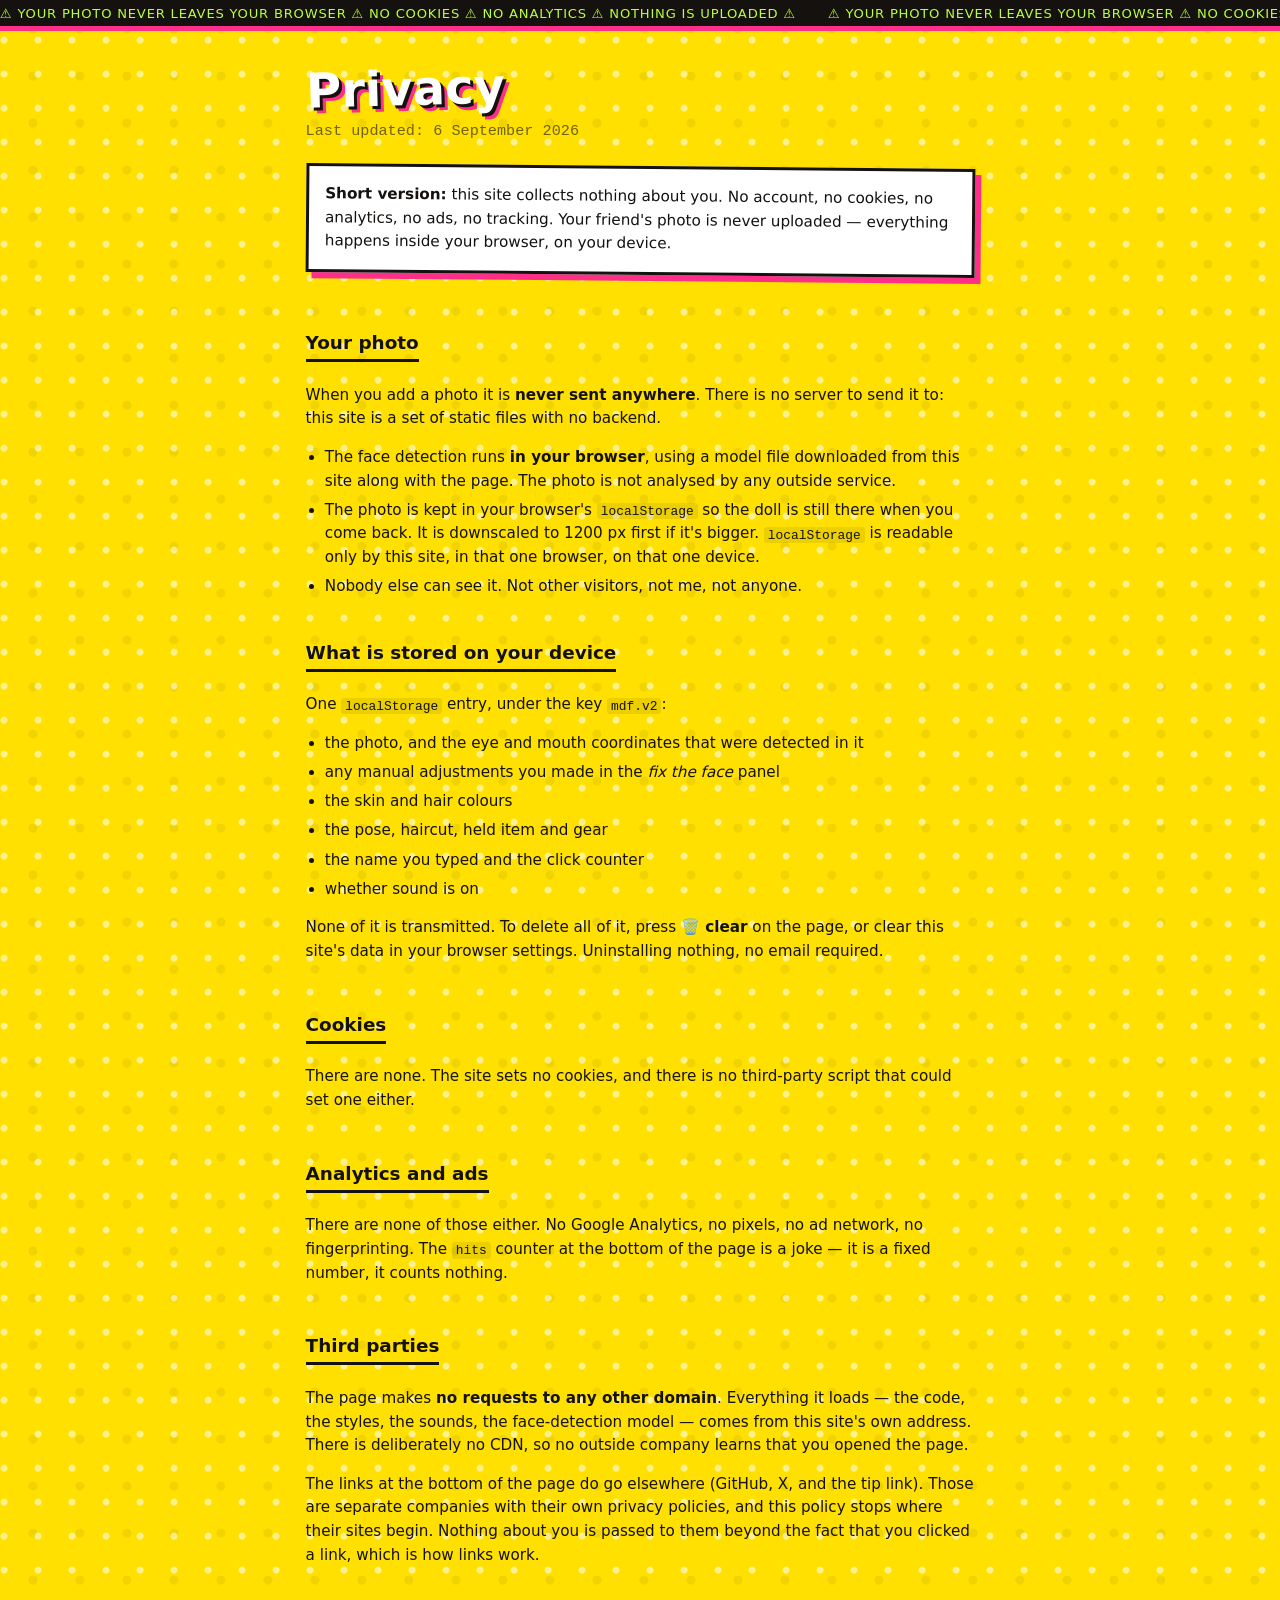
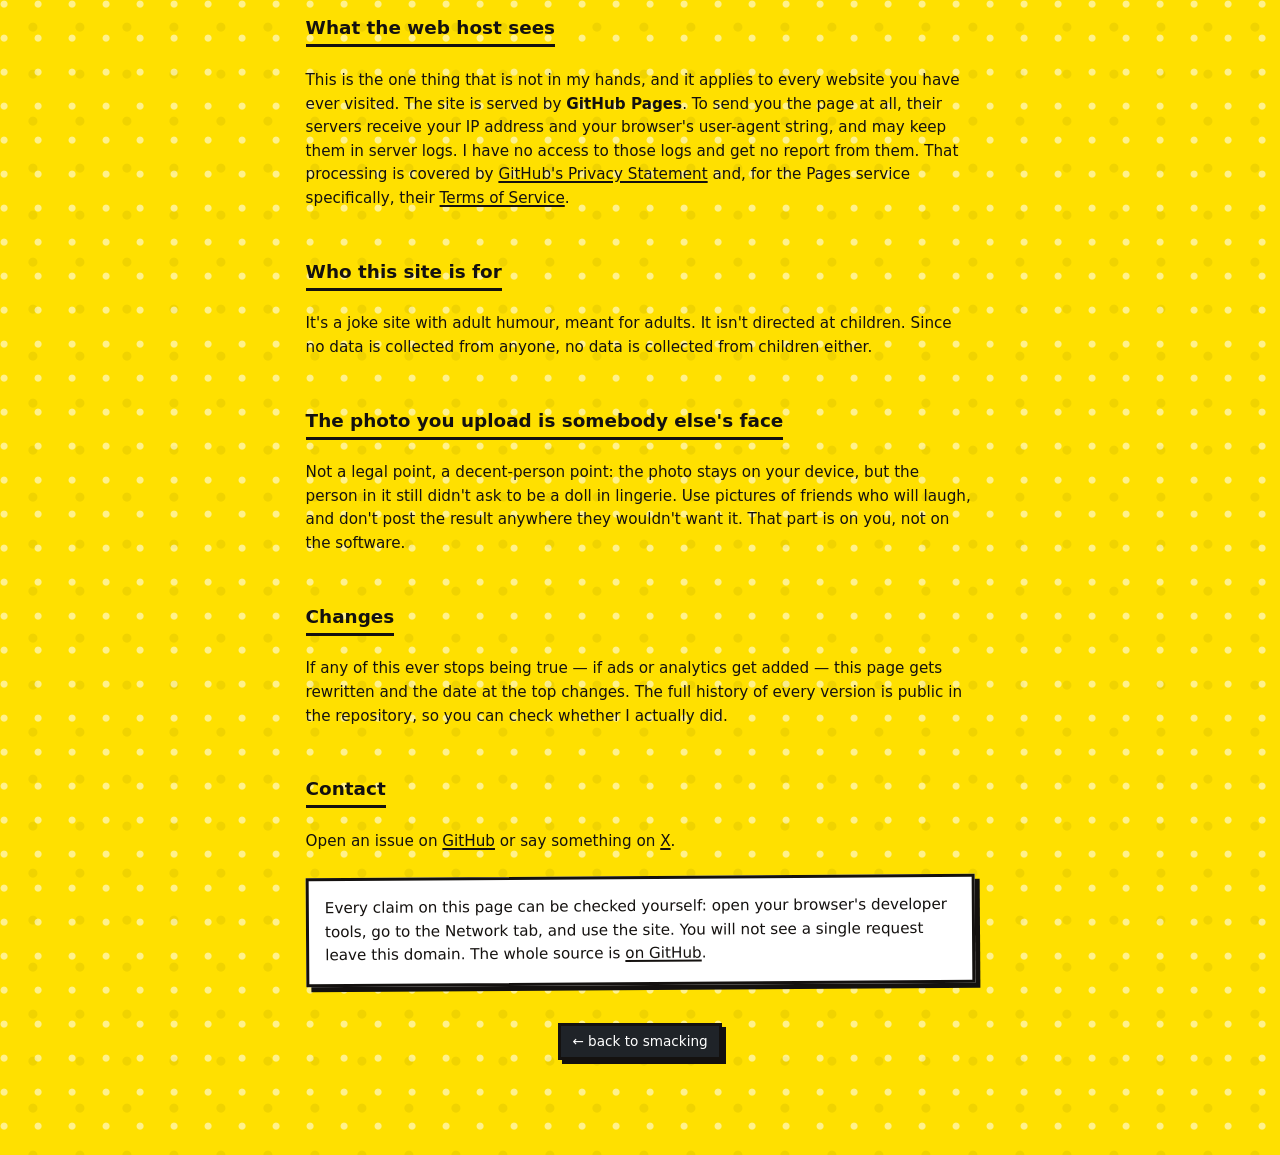
==== privacy.html @ 690d6f57 "Agregar la política de privacidad Página nueva, linkeada discreta desde el pie. Hace falta para cual" ====
<!DOCTYPE html>
<html lang="en">
<head>
<meta charset="utf-8">
<meta name="viewport" content="width=device-width, initial-scale=1, viewport-fit=cover">
<title>Privacy · mydaddyfriend.lol</title>
<meta name="description" content="What mydaddyfriend.lol does with your data. Short version: nothing. Your photo never leaves your browser.">
<meta name="theme-color" content="#ffe000">
<meta name="robots" content="index, follow">
<link rel="icon" href="data:image/svg+xml,%3Csvg xmlns='http://www.w3.org/2000/svg' viewBox='0 0 32 32'%3E%3Crect width='32' height='32' fill='%23ffe000'/%3E%3Cpath d='M6 12 4 3l9 5zM26 12l2-9-9 5z' fill='%2314110f'/%3E%3Cellipse cx='16' cy='17' rx='9' ry='11' fill='%23eeb489' stroke='%2314110f' stroke-width='2'/%3E%3Cpath d='M10 15q3-3 5 0M17 15q3-3 5 0' stroke='%2314110f' stroke-width='2' fill='none' stroke-linecap='round'/%3E%3Cellipse cx='16' cy='23' rx='3.5' ry='4.5' fill='%233d0a17'/%3E%3C/svg%3E">
<link rel="stylesheet" href="styles.css?v=19">
</head>
<body>

<div class="ticker" aria-hidden="true">
  <div class="ticker__track">
    <span>⚠️ YOUR PHOTO NEVER LEAVES YOUR BROWSER ⚠️ NO COOKIES ⚠️ NO ANALYTICS ⚠️ NOTHING IS UPLOADED ⚠️ </span>
    <span>⚠️ YOUR PHOTO NEVER LEAVES YOUR BROWSER ⚠️ NO COOKIES ⚠️ NO ANALYTICS ⚠️ NOTHING IS UPLOADED ⚠️ </span>
  </div>
</div>

<main class="page">
  <h1 class="page__title">Privacy</h1>
  <p class="page__date">Last updated: 6 September 2026</p>

  <div class="page__box page__box--big">
    <p><b>Short version:</b> this site collects nothing about you. No account, no cookies,
    no analytics, no ads, no tracking. Your friend's photo is never uploaded — everything
    happens inside your browser, on your device.</p>
  </div>

  <h2>Your photo</h2>
  <p>When you add a photo it is <b>never sent anywhere</b>. There is no server to send it
  to: this site is a set of static files with no backend.</p>
  <ul>
    <li>The face detection runs <b>in your browser</b>, using a model file downloaded from
      this site along with the page. The photo is not analysed by any outside service.</li>
    <li>The photo is kept in your browser's <code>localStorage</code> so the doll is still
      there when you come back. It is downscaled to 1200 px first if it's bigger.
      <code>localStorage</code> is readable only by this site, in that one browser, on that
      one device.</li>
    <li>Nobody else can see it. Not other visitors, not me, not anyone.</li>
  </ul>

  <h2>What is stored on your device</h2>
  <p>One <code>localStorage</code> entry, under the key <code>mdf.v2</code>:</p>
  <ul>
    <li>the photo, and the eye and mouth coordinates that were detected in it</li>
    <li>any manual adjustments you made in the <i>fix the face</i> panel</li>
    <li>the skin and hair colours</li>
    <li>the pose, haircut, held item and gear</li>
    <li>the name you typed and the click counter</li>
    <li>whether sound is on</li>
  </ul>
  <p>None of it is transmitted. To delete all of it, press <b>🗑️ clear</b> on the page, or
  clear this site's data in your browser settings. Uninstalling nothing, no email required.</p>

  <h2>Cookies</h2>
  <p>There are none. The site sets no cookies, and there is no third-party script that could
  set one either.</p>

  <h2>Analytics and ads</h2>
  <p>There are none of those either. No Google Analytics, no pixels, no ad network, no
  fingerprinting. The <span class="mono">hits</span> counter at the bottom of the page is a
  joke — it is a fixed number, it counts nothing.</p>

  <h2>Third parties</h2>
  <p>The page makes <b>no requests to any other domain</b>. Everything it loads — the code,
  the styles, the sounds, the face-detection model — comes from this site's own address.
  There is deliberately no CDN, so no outside company learns that you opened the page.</p>
  <p>The links at the bottom of the page do go elsewhere (GitHub, X, and the tip link).
  Those are separate companies with their own privacy policies, and this policy stops where
  their sites begin. Nothing about you is passed to them beyond the fact that you clicked
  a link, which is how links work.</p>

  <h2>What the web host sees</h2>
  <p>This is the one thing that is not in my hands, and it applies to every website you have
  ever visited. The site is served by <b>GitHub Pages</b>. To send you the page at all, their
  servers receive your IP address and your browser's user-agent string, and may keep them in
  server logs. I have no access to those logs and get no report from them. That processing is
  covered by
  <a href="https://docs.github.com/site-policy/privacy-policies/github-general-privacy-statement" target="_blank" rel="noopener noreferrer">GitHub's Privacy Statement</a>
  and, for the Pages service specifically, their
  <a href="https://docs.github.com/site-policy/github-terms/github-terms-of-service" target="_blank" rel="noopener noreferrer">Terms of Service</a>.</p>

  <h2>Who this site is for</h2>
  <p>It's a joke site with adult humour, meant for adults. It isn't directed at children.
  Since no data is collected from anyone, no data is collected from children either.</p>

  <h2>The photo you upload is somebody else's face</h2>
  <p>Not a legal point, a decent-person point: the photo stays on your device, but the
  person in it still didn't ask to be a doll in lingerie. Use pictures of friends who will
  laugh, and don't post the result anywhere they wouldn't want it. That part is on you, not
  on the software.</p>

  <h2>Changes</h2>
  <p>If any of this ever stops being true — if ads or analytics get added — this page gets
  rewritten and the date at the top changes. The full history of every version is public in
  the repository, so you can check whether I actually did.</p>

  <h2>Contact</h2>
  <p>Open an issue on
  <a href="https://github.com/richardmosqu/mydaddyfriend.lol/issues" target="_blank" rel="noopener noreferrer">GitHub</a>
  or say something on
  <a href="https://x.com/Richardmosqued" target="_blank" rel="noopener noreferrer">X</a>.</p>

  <div class="page__box">
    <p>Every claim on this page can be checked yourself: open your browser's developer tools,
    go to the Network tab, and use the site. You will not see a single request leave this
    domain. The whole source is
    <a href="https://github.com/richardmosqu/mydaddyfriend.lol" target="_blank" rel="noopener noreferrer">on GitHub</a>.</p>
  </div>

  <p class="page__back"><a class="foot__link" href="./">← back to smacking</a></p>
</main>

</body>
</html>
---- styles.css ----
/* mydaddyfriend.lol — amarillo, raro, sin propósito */

:root{
  --yellow:#ffe000;
  --ink:#14110f;
  --pink:#ff2e88;
  --lime:#b8ff3d;
  --comic:"Comic Sans MS","Comic Sans","Chalkboard SE","Marker Felt",system-ui,sans-serif;
  --open:1;
  --tilt:0deg;
}

*{box-sizing:border-box}
html,body{margin:0;padding:0}

body{
  font-family:var(--comic);
  color:var(--ink);
  background:
    radial-gradient(circle at 12% 18%, rgba(255,255,255,.55) 0 3px, transparent 4px) 0 0/34px 34px,
    radial-gradient(circle at 70% 62%, rgba(0,0,0,.06) 0 4px, transparent 5px) 0 0/47px 47px,
    var(--yellow);
  min-height:100vh;
  overflow-x:hidden;
  padding-bottom:2rem;
  -webkit-tap-highlight-color:transparent;
}

/* ---------- ticker ---------- */
.ticker{
  background:var(--ink);color:var(--lime);
  border-bottom:5px solid var(--pink);
  overflow:hidden;white-space:nowrap;
  font-size:.82rem;letter-spacing:.06em;
  padding:.35rem 0;position:relative;z-index:6;
}
.ticker__track{display:inline-flex;animation:slide 34s linear infinite}
.ticker__track span{padding-right:2rem}
@keyframes slide{to{transform:translateX(-50%)}}

/* ---------- header ---------- */
.top{text-align:center;padding:1.1rem .8rem .3rem;position:relative;z-index:2}

.live{
  display:inline-flex;align-items:center;gap:.4rem;
  background:var(--ink);color:#fff;
  font-size:.7rem;letter-spacing:.18em;
  padding:.2rem .6rem;border-radius:999px;margin-bottom:.5rem;
}
.live i{width:.5rem;height:.5rem;border-radius:50%;background:#ff2d2d;animation:blink 1s steps(2) infinite}
@keyframes blink{50%{opacity:.15}}

.logo{
  margin:0;font-size:clamp(2.1rem,10vw,3.6rem);line-height:.95;
  letter-spacing:-.02em;color:#fff;
  text-shadow:3px 3px 0 var(--ink),6px 6px 0 var(--pink);
  transform:rotate(-1.5deg);animation:wobble 5s ease-in-out infinite;
}
.logo em{font-style:normal;color:var(--pink);text-shadow:3px 3px 0 var(--ink),6px 6px 0 #fff}
.logo b{font-size:.5em;color:var(--lime);text-shadow:2px 2px 0 var(--ink)}
@keyframes wobble{0%,100%{transform:rotate(-1.5deg)}50%{transform:rotate(1.5deg) scale(1.02)}}

.tagline{
  margin:.6rem auto 0;max-width:36ch;font-size:.95rem;
  background:#fff;display:inline-block;
  padding:.25rem .7rem;border:3px solid var(--ink);
  transform:rotate(.8deg);box-shadow:4px 4px 0 var(--ink);
}

/* ---------- layout ---------- */
.main{
  max-width:520px;margin:0 auto;padding:1rem 1rem 0;
  display:flex;flex-direction:column;align-items:center;
  position:relative;z-index:2;
}

/* ---------- globo de diálogo ---------- */
/* va dentro del escenario, arriba a la derecha: no reserva alto propio */
.bubble{
  position:absolute;right:-2%;top:15%;z-index:6;
  max-width:66%;pointer-events:none;
  background:#fff;
  border:4px solid var(--ink);border-radius:22px;
  padding:.5rem 1rem .6rem;
  font-size:clamp(1.05rem,5vw,1.6rem);line-height:1.05;
  text-align:center;
  box-shadow:5px 5px 0 var(--pink);
  transform:scale(0) rotate(var(--rot,-3deg));
  transform-origin:50% 110%;opacity:0;
  transition:transform .16s cubic-bezier(.2,1.7,.5,1),opacity .16s;
}
.bubble::after{content:"";position:absolute;left:22%;bottom:-20px;border:10px solid transparent;border-top-color:var(--ink)}
.bubble::before{content:"";position:absolute;left:22%;bottom:-13px;z-index:1;border:10px solid transparent;border-top-color:#fff}
.bubble.show{opacity:1;transform:scale(1) rotate(var(--rot,-3deg))}

/* ---------- escenario ---------- */
.stagewrap{width:100%;display:flex;justify-content:center;overflow-x:clip;overflow-y:visible}

.stage{
  position:relative;
  width:min(84vw,320px);
  aspect-ratio:360/764;
  margin:.2rem auto 0;
  --tilt:0deg;
  /* estos tres los pisa el JS con los colores de la foto */
  --skin-body:#e8b189;
  --skin-shade:#c88a61;
  --hair:#2c1c15;
  --hair-hi:#4d3327;
}
.sunburst{
  position:absolute;left:50%;top:34%;width:200%;aspect-ratio:1;
  transform:translate(-50%,-50%);
  background:repeating-conic-gradient(from 0deg,rgba(255,255,255,.6) 0deg 9deg,transparent 9deg 18deg);
  border-radius:50%;animation:spin 44s linear infinite;z-index:0;
  -webkit-mask-image:radial-gradient(circle,#000 30%,transparent 72%);
  mask-image:radial-gradient(circle,#000 30%,transparent 72%);
}
@keyframes spin{to{transform:translate(-50%,-50%) rotate(360deg)}}

/* ---------- cartel de nombre estilo videojuego ---------- */
.nametag{
  position:absolute;left:0;right:0;top:0;height:8%;
  display:flex;flex-direction:column;align-items:center;justify-content:flex-end;
  gap:.28rem;z-index:4;
}
.nametag__row{display:flex;align-items:center;gap:.3rem}
.nametag__lvl{
  font-size:.6rem;letter-spacing:.05em;color:#0e0e12;
  background:var(--lime);border:2px solid #0e0e12;border-radius:4px;
  padding:.02rem .25rem;line-height:1.25;
}
.nametag__input{
  font:inherit;font-size:clamp(1rem,4.4vw,1.45rem);line-height:1.1;
  text-transform:uppercase;text-align:center;
  border:0;background:transparent;outline:0;padding:0;
  color:#fff;width:min(58vw,11ch);cursor:text;
  -webkit-text-stroke:3px #0e0e12;
  paint-order:stroke fill;
  text-shadow:0 2px 0 #0e0e12,2px 0 0 #0e0e12,-2px 0 0 #0e0e12,0 -2px 0 #0e0e12,0 4px 7px rgba(0,0,0,.35);
}
.nametag__input::placeholder{color:#fff;opacity:.85;font-size:.6em;letter-spacing:.05em}
.nametag__input:placeholder-shown{border-bottom:2px dashed rgba(0,0,0,.5)}
.nametag__input:focus{border-bottom:2px solid var(--pink)}
.nametag__pen{font-size:.8rem;opacity:.3;transition:opacity .2s}
.nametag__input:placeholder-shown+.nametag__pen{opacity:1;animation:nudge 1.6s ease-in-out infinite}
@keyframes nudge{0%,100%{transform:translateY(0)}50%{transform:translateY(-3px) rotate(-12deg)}}
.nametag__bar{
  width:30%;height:8px;background:rgba(0,0,0,.35);
  border:2px solid #0e0e12;border-radius:5px;overflow:hidden;
}
.nametag__bar i{display:block;height:100%;width:0;background:linear-gradient(90deg,var(--pink),#ffd93d);transition:width .25s}

/* ---------- el personaje ---------- */
.guy{
  position:absolute;inset:0;
  border:0;padding:0;margin:0;background:none;
  cursor:pointer;touch-action:manipulation;z-index:1;
  transform:rotate(var(--tilt));
  animation:idle 4.5s ease-in-out infinite;
}
.guy:focus-visible{outline:4px dashed var(--ink);outline-offset:6px;border-radius:14px}
@keyframes idle{0%,100%{transform:translateY(0) rotate(-.4deg)}50%{transform:translateY(-6px) rotate(.4deg)}}

.avatar{position:absolute;inset:0;width:100%;height:100%;overflow:visible}
.avatar--front{pointer-events:none;z-index:3}

.ground{fill:rgba(0,0,0,.15)}
.skin{fill:var(--skin-body);stroke:#1a1114;stroke-width:5;stroke-linejoin:round}
.skin-soft{fill:var(--skin-body)}
.shade{fill:var(--skin-shade);opacity:.4}
.ear{fill:var(--skin-body);stroke:#1a1114;stroke-width:5}
.ink{fill:none;stroke:#1a1114;stroke-linecap:round;stroke-width:30}
.limb{fill:none;stroke:var(--skin-body);stroke-linecap:round;stroke-width:22}
.ink-thin{fill:none;stroke:#1a1114;stroke-width:4;stroke-linecap:round;opacity:.45}

.hair{fill:var(--hair)}
.hair-hi{fill:var(--hair-hi);opacity:.5}
.band{fill:none;stroke:#141118;stroke-width:9;stroke-linecap:round}
.ear-cat{fill:#141118;stroke:#141118;stroke-width:10;stroke-linejoin:round}
.ear-in{fill:#ff6f9c;opacity:.8}

.strap{fill:none;stroke:#141118;stroke-width:7;stroke-linecap:round}
.lace{fill:url(#lace);stroke:#141118;stroke-width:3;stroke-linejoin:round}
.choker{fill:#141118}
.ring{fill:none;stroke:#cfcfda;stroke-width:3.5}
.stocking{fill:none;stroke:url(#stockg);stroke-linecap:round;opacity:.93}
.stocking-band{fill:none;stroke:#4b4b59;stroke-linecap:butt}
.stocking-foot{fill:#17171d;opacity:.9}
.handle{fill:#141118}
.handle-tip{fill:#9a9aa6}
.grip{fill:#2b2b36}
.lash{fill:none;stroke:#17111a;stroke-linecap:round}
.lash--1{stroke-width:9}
.lash--2{stroke-width:6}
.lash--3{stroke-width:3}

/* el látigo pivotea desde el hombro; el viewBox arranca en y=-84, por eso el +84 */
.whip{transform-box:view-box;transform-origin:221px 310px}
.is-moan .whip{animation:crack .42s ease-out}
@keyframes crack{
  0%{transform:rotate(0)}
  28%{transform:rotate(-22deg)}
  56%{transform:rotate(11deg)}
  100%{transform:rotate(0)}
}

/* ---------- la cara recortada ---------- */
.head{position:absolute;z-index:2}

/* ---------- poses ---------- */
.pose{display:none}
.stage[data-pose="stand"] .pose[data-pose="stand"],
.stage[data-pose="kneel"] .pose[data-pose="kneel"],
.stage[data-pose="lying"] .pose[data-pose="lying"]{display:block}

/* la caja de la cara sigue a la cabeza de cada pose */
.stage[data-pose="stand"] .head{left:28.222%;top:16.963%;width:43.556%;height:20.524%}
.stage[data-pose="kneel"] .head{left:28.222%;top:21.152%;width:43.556%;height:20.524%}
.stage[data-pose="lying"] .head{left:28.222%;top:20.366%;width:43.556%;height:20.524%}

.hairfill{fill:var(--hair)}
.hairhi{fill:var(--hair-hi);opacity:.5}

/* peinado: largo, corto o pelado */
.hairback,.hairfront{display:none}
.stage[data-hair="long"] .hairback--long,
.stage[data-hair="long"] .hairfront--long,
.stage[data-hair="short"] .hairback--short,
.stage[data-hair="short"] .hairfront--short{display:block}

/* ---------- accesorios ---------- */
.acc{display:none}
.stage.gear-collar .a-collar,
.stage.gear-cuffs  .a-cuffs,
.stage.gear-rope   .a-rope{display:block}

.item{display:none}
.stage[data-item="whip"] .item--whip,
.stage[data-item="paddle"] .item--paddle,
.stage[data-item="flogger"] .item--flogger{display:block}

.headacc{position:absolute;inset:0;z-index:3;pointer-events:none}
.hacc{position:absolute;display:none;transform:translate(-50%,-50%)}
.hacc svg{width:100%;height:100%;display:block;overflow:visible}
.stage.gear-blind .hacc--blind,
.stage.gear-gag   .hacc--gag{display:block}
/* silueta de cara con el borde difuminado: se recorta la cara, no una pelota */
.face{
  position:absolute;inset:0;overflow:hidden;
  --facemask:url("data:image/svg+xml,%3Csvg xmlns='http://www.w3.org/2000/svg' viewBox='0 0 100 100' preserveAspectRatio='none'%3E%3Cdefs%3E%3Cfilter id='b'%3E%3CfeGaussianBlur stdDeviation='2.4'/%3E%3C/filter%3E%3C/defs%3E%3Cpath d='M50 5 C70 5 83 20 83 43 C83 57 81 68 75 78 C68 90 59 95 50 95 C41 95 32 90 25 78 C19 68 17 57 17 43 C17 20 30 5 50 5 Z' fill='%23ffffff' filter='url(%23b)'/%3E%3C/svg%3E");
  -webkit-mask-image:var(--facemask);mask-image:var(--facemask);
  -webkit-mask-size:100% 100%;mask-size:100% 100%;
  -webkit-mask-repeat:no-repeat;mask-repeat:no-repeat;
}
.face canvas{width:100%;height:100%;display:block}

.head__empty{
  position:absolute;inset:0;
  display:flex;flex-direction:column;align-items:center;justify-content:center;
  gap:.1rem;color:#7a604c;pointer-events:none;
}
.head__ring{
  position:absolute;left:14%;right:14%;top:5%;bottom:5%;
  border:4px dashed rgba(0,0,0,.35);
  border-radius:50% 50% 46% 46%/56% 56% 44% 44%;
}
.head__plus{font-size:1.9rem;line-height:1;opacity:.75}
.head__hint{font-size:.68rem;text-align:center;line-height:1.1;opacity:.8}
.has-face .head__empty{display:none}

/* ---------- expresión ---------- */
.fx{
  position:absolute;inset:0;opacity:0;
  transition:opacity .22s ease .06s;
  --skin:#f0cba8;--skin-l:var(--skin);--skin-r:var(--skin);--skin-m:var(--skin);
  --skin-dark:#b98f6b;
}
.is-moan .fx,.is-preview .fx{opacity:1;transition-duration:.05s;transition-delay:0s}

/* los parches de piel se difuminan en los bordes para que no se note el pegote */
#eyeL .s1,#eyeL .s0{stop-color:var(--skin-l)}
#eyeR .s1,#eyeR .s0{stop-color:var(--skin-r)}
#mouth .s1,#mouth .s0{stop-color:var(--skin-m)}
.s0{stop-opacity:0}
.d1{stop-color:var(--skin-dark);stop-opacity:.26}
.d0{stop-color:var(--skin-dark);stop-opacity:0}

.lid,.mouth{position:absolute;transform:translate(-50%,-50%)}
.lid svg,.mouth svg{width:100%;height:100%;display:block;overflow:visible}
.mouth{transform:translate(-50%,-50%) scaleY(.25);transition:transform .1s ease}
.is-moan .mouth,.is-preview .mouth{transform:translate(-50%,-50%) scaleY(var(--open))}

.blush{
  position:absolute;width:28%;height:13%;border-radius:50%;
  background:radial-gradient(ellipse,rgba(255,70,125,.5),rgba(255,70,125,0) 70%);
  mix-blend-mode:multiply;top:55%;
}
.blush--l{left:9%}
.blush--r{right:9%}
.drop{position:absolute;right:2%;top:22%;font-size:1.1rem;filter:drop-shadow(0 0 2px rgba(255,255,255,.9))}
.is-moan .drop{animation:dropfall .8s ease-out}
@keyframes dropfall{0%{transform:translateY(-6px) scale(.4);opacity:0}30%{opacity:1}100%{transform:translateY(26px) scale(1);opacity:0}}

.is-moan .guy{animation:moanShake .42s ease-out}
@keyframes moanShake{
  0%{transform:rotate(var(--tilt)) scale(1)}
  25%{transform:rotate(calc(var(--tilt) - 3deg)) scale(1.04,.97)}
  55%{transform:rotate(calc(var(--tilt) + 4deg)) scale(.97,1.04)}
  80%{transform:rotate(var(--tilt)) scale(1.02,.99)}
  100%{transform:rotate(var(--tilt)) scale(1)}
}
.is-moan .head{animation:headPop .42s ease-out}
@keyframes headPop{0%{transform:scale(1)}40%{transform:scale(1.07) translateY(-3px)}100%{transform:scale(1)}}

/* ---------- partículas ---------- */
.particles{position:absolute;inset:0;pointer-events:none;z-index:5;overflow:visible}
.particles span{position:absolute;font-size:1.4rem;animation:pop 1s ease-out forwards}
@keyframes pop{
  0%{transform:translate(0,0) scale(.2) rotate(0);opacity:0}
  20%{opacity:1}
  100%{transform:translate(var(--px,0),var(--py,-90px)) scale(1.25) rotate(var(--pr,20deg));opacity:0}
}

/* ---------- contador ---------- */
.counter{
  display:inline-flex;align-items:center;gap:.5rem;
  background:var(--ink);color:var(--lime);
  border:4px solid var(--ink);box-shadow:5px 5px 0 var(--pink);
  padding:.25rem .7rem;margin:.9rem 0 .2rem;
  font-size:.85rem;letter-spacing:.14em;transform:rotate(1deg);
}
.counter b{
  background:#0a0a0a;color:#ff3ba7;
  font-family:ui-monospace,"Courier New",monospace;font-size:1.05rem;
  padding:.05rem .35rem;border:2px inset #555;letter-spacing:.1em;
}

/* ---------- botones ---------- */
.controls{display:flex;flex-wrap:wrap;gap:.5rem;justify-content:center;margin:.8rem 0 .3rem}
.btn{
  font:inherit;font-size:1rem;cursor:pointer;
  background:#fff;color:var(--ink);
  border:4px solid var(--ink);box-shadow:4px 4px 0 var(--ink);
  padding:.42rem .8rem;transition:transform .08s,box-shadow .08s;
}
.btn:hover{transform:translate(-1px,-1px);box-shadow:5px 5px 0 var(--ink)}
.btn:active{transform:translate(4px,4px);box-shadow:0 0 0 var(--ink)}
.btn--main{background:var(--pink);color:#fff;font-size:1.12rem}
.btn--ghost{background:transparent;box-shadow:3px 3px 0 var(--ink);font-size:.9rem}
.btn[aria-pressed="false"]{opacity:.55;text-decoration:line-through}

/* ---------- cajón de personalización ---------- */
.wardrobe{width:100%;display:flex;flex-direction:column;align-items:center;gap:.55rem}
.wardrobe[hidden]{display:none}
.wardrobe__extra{display:flex;gap:.5rem;flex-wrap:wrap;justify-content:center}

/* ---------- selector de pose, objeto y accesorios ---------- */
.picker{
  display:flex;flex-direction:column;gap:.35rem;
  margin:.8rem 0 0;padding:.5rem .7rem .55rem;
  background:#fff;border:4px solid var(--ink);box-shadow:5px 5px 0 var(--ink);
  transform:rotate(.4deg);max-width:100%;
}
.picker__row{display:flex;align-items:center;gap:.4rem}
.picker__label{font-size:.6rem;letter-spacing:.12em;width:3.1rem;text-align:right;opacity:.65;flex:0 0 auto}
.chips{display:flex;gap:.25rem;flex-wrap:wrap}
.chip{
  font:inherit;font-size:.72rem;cursor:pointer;
  background:#f2efe8;color:var(--ink);
  border:2px solid var(--ink);border-radius:999px;
  padding:.16rem .5rem;line-height:1.3;
  transition:transform .08s;
}
.chip:hover{transform:translateY(-1px)}
.chip[aria-pressed="true"]{background:var(--pink);color:#fff;box-shadow:0 0 0 2px var(--lime) inset}
@media (max-width:420px){
  .chip{font-size:.66rem;padding:.14rem .4rem}
  .picker__label{width:2.6rem;font-size:.55rem}
}

/* ---------- cajón de personalización ---------- */
.wardrobe{width:100%;display:flex;flex-direction:column;align-items:center;gap:.55rem}
.wardrobe[hidden]{display:none}
.wardrobe__extra{display:flex;gap:.5rem;flex-wrap:wrap;justify-content:center}

/* ---------- selector de pose, objeto y accesorios ---------- */
.picker{
  display:flex;flex-direction:column;gap:.35rem;
  margin:.8rem 0 0;padding:.5rem .7rem .55rem;
  background:#fff;border:4px solid var(--ink);box-shadow:5px 5px 0 var(--ink);
  transform:rotate(.4deg);max-width:100%;
}
.picker__row{display:flex;align-items:center;gap:.4rem}
.picker__label{font-size:.6rem;letter-spacing:.12em;width:3.1rem;text-align:right;opacity:.65;flex:0 0 auto}
.chips{display:flex;gap:.25rem;flex-wrap:wrap}
.chip{
  font:inherit;font-size:.72rem;cursor:pointer;
  background:#f2efe8;color:var(--ink);
  border:2px solid var(--ink);border-radius:999px;
  padding:.16rem .5rem;line-height:1.3;
  transition:transform .08s;
}
.chip:hover{transform:translateY(-1px)}
.chip[aria-pressed="true"]{background:var(--pink);color:#fff;box-shadow:0 0 0 2px var(--lime) inset}
@media (max-width:420px){
  .chip{font-size:.66rem;padding:.14rem .4rem}
  .picker__label{width:2.6rem;font-size:.55rem}
}

/* ---------- paleta de piel y pelo ---------- */
.customizer{
  display:flex;flex-direction:column;align-items:center;gap:.35rem;
  margin:.7rem 0 .1rem;padding:.5rem .7rem .55rem;
  background:#fff;border:4px solid var(--ink);box-shadow:5px 5px 0 var(--ink);
  transform:rotate(-.5deg);max-width:100%;
}
.customizer__row{display:flex;align-items:center;gap:.4rem;justify-content:center}
.customizer__label{font-size:.6rem;letter-spacing:.12em;width:2.3rem;text-align:right;opacity:.65}
.swatches{display:flex;gap:.22rem}
.swatch{
  width:19px;height:19px;padding:0;border-radius:50%;
  border:2px solid var(--ink);cursor:pointer;flex:0 0 auto;
  transition:transform .08s;
}
.swatch:hover{transform:scale(1.18)}
.swatch[aria-pressed="true"]{outline:3px solid var(--pink);outline-offset:2px}
.swatch--custom{
  width:21px;height:21px;background:none;overflow:hidden;
  -webkit-appearance:none;appearance:none;
}
.swatch--custom::-webkit-color-swatch-wrapper{padding:0}
.swatch--custom::-webkit-color-swatch{border:0;border-radius:50%}
.swatch--custom::-moz-color-swatch{border:0;border-radius:50%}
.customizer__auto{
  font:inherit;font-size:.7rem;cursor:pointer;
  background:none;border:0;text-decoration:underline;color:#6b5f4c;padding:.1rem;
}
.customizer__auto:hover{color:var(--pink)}
@media (max-width:420px){
  .swatch{width:16px;height:16px}
  .swatch--custom{width:18px;height:18px}
  .swatches{gap:.16rem}
}

.status{margin:.35rem 0 0;min-height:1.4em;font-size:.86rem;text-align:center;color:#6b5f4c}
.status.err{color:#b3001b;font-weight:700}
.status.busy::after{content:" ⏳"}

/* ---------- panel de ajustes ---------- */
.panel{
  width:100%;margin:.9rem 0 0;
  border:3px solid var(--ink);background:#d8d4cc;
  box-shadow:7px 7px 0 var(--ink);transform:rotate(-.6deg);
}
.panel__bar{
  display:flex;align-items:center;justify-content:space-between;
  background:linear-gradient(90deg,var(--pink),#7a1fff);
  color:#fff;font-size:.85rem;padding:.25rem .3rem .25rem .55rem;
}
.panel__x{
  font:inherit;cursor:pointer;background:#d8d4cc;color:var(--ink);
  border:2px outset #fff;width:1.5rem;height:1.4rem;line-height:1;padding:0;
}
.panel__body{padding:.7rem}
.panel__note{margin:0 0 .6rem;font-size:.8rem;color:#4b463d}
.panel__h{
  margin:.9rem 0 .35rem;font-size:.72rem;letter-spacing:.16em;text-transform:uppercase;
  color:#4b463d;border-bottom:2px solid #b4afa6;padding-bottom:.15rem;
}
.panel__body>.panel__h:first-child{margin-top:0}
.voicerow{display:flex;gap:.5rem;align-items:center;flex-wrap:wrap}
.voicerow select{font:inherit;font-size:.8rem;flex:1 1 12rem;min-width:0;padding:.2rem;border:2px inset #fff}
.grid{display:grid;grid-template-columns:1fr 1fr;gap:.5rem .8rem}
.grid label{display:flex;flex-direction:column;gap:.15rem;font-size:.78rem}
.grid input[type=range]{width:100%;accent-color:var(--pink)}
@media (max-width:420px){.grid{grid-template-columns:1fr}}

/* ---------- money rain ---------- */
.btn--money{
  background:linear-gradient(180deg,#ffe14d,#2fbf5f);
  color:#0d2b16;font-size:1.15rem;letter-spacing:.04em;
  margin:.5rem 0 .1rem;
  box-shadow:5px 5px 0 var(--ink);
  animation:moneyPulse 2.2s ease-in-out infinite;
}
.btn--money:disabled{filter:grayscale(.5) brightness(1.05);cursor:default;animation:none}
@keyframes moneyPulse{0%,100%{transform:rotate(-1deg) scale(1)}50%{transform:rotate(1deg) scale(1.04)}}

.money{
  position:fixed;inset:0;pointer-events:none;z-index:9000;overflow:hidden;
  /* la cámara sos vos: el punto de fuga está donde está el personaje */
  perspective:1000px;
  perspective-origin:50% 40%;
}
/* El billete sale de frente, desde tu lado de la pantalla, y se aleja hacia ella.
   Se anima translateZ de verdad, no una escala falsa: por eso los que salen del
   centro se abren hacia los bordes cuando están cerca tuyo, como pasa de verdad. */
.money i{
  position:absolute;left:50%;top:50%;
  width:88px;height:42px;margin:-21px 0 0 -44px;
  background:url("data:image/svg+xml,%3Csvg xmlns='http://www.w3.org/2000/svg' viewBox='0 0 92 44'%3E%3Crect x='1.5' y='1.5' width='89' height='41' rx='3' fill='%2386c98a' stroke='%23245c30' stroke-width='2.5'/%3E%3Crect x='6' y='6' width='80' height='32' rx='2' fill='none' stroke='%23245c30' stroke-width='1.3' opacity='.65'/%3E%3Ccircle cx='46' cy='22' r='11.5' fill='%23d8eed2' stroke='%23245c30' stroke-width='1.6'/%3E%3Ctext x='46' y='27.5' font-family='Georgia,serif' font-size='15' font-weight='700' fill='%23245c30' text-anchor='middle'%3E$%3C/text%3E%3Ctext x='16' y='15' font-family='Georgia,serif' font-size='8.5' font-weight='700' fill='%23245c30' text-anchor='middle'%3E100%3C/text%3E%3Ctext x='76' y='36' font-family='Georgia,serif' font-size='8.5' font-weight='700' fill='%23245c30' text-anchor='middle'%3E100%3C/text%3E%3C/svg%3E") center/contain no-repeat;
  filter:drop-shadow(0 4px 6px rgba(0,0,0,.3));
  transform-style:preserve-3d;
  animation:throwIn cubic-bezier(.55,.06,.68,.5) forwards;
}
@keyframes throwIn{
  0%{
    transform:translate3d(var(--x),var(--y),640px) rotate3d(1,.6,.35,var(--r0));
    opacity:0;
  }
  12%{opacity:.92}
  30%{opacity:1}
  85%{opacity:1}
  100%{
    transform:translate3d(var(--x),calc(var(--y) + var(--drop)),-780px) rotate3d(1,.6,.35,var(--r1));
    opacity:0;
  }
}

/* El baile va después de moanShake a propósito: si le pegás mientras baila, el baile
   no se corta. El pivote está a la altura de los pies, así el balanceo mueve la
   cadera en vez de hacer saltar todo el cuerpo. Dos ritmos superpuestos (cuerpo a
   2 s = un compás, cabeza a 1 s) es lo que lo hace ver bailado y no mecánico. */
.stage.is-dancing .guy{
  transform-origin:50% 93%;
  animation:sway 2s ease-in-out infinite;
}
@keyframes sway{
  0%{transform:rotate(-6deg) translateX(-7px) scale(1,1)}
  25%{transform:rotate(0deg) translateX(0) scale(1.035,.965)}
  50%{transform:rotate(6deg) translateX(7px) scale(1,1)}
  75%{transform:rotate(0deg) translateX(0) scale(.965,1.035)}
  100%{transform:rotate(-6deg) translateX(-7px) scale(1,1)}
}
/* la cabeza va con retraso: sin eso el muñeco se mueve de una pieza */
.stage.is-dancing .head{animation:headRoll 2s ease-in-out infinite -.45s}
@keyframes headRoll{
  0%{transform:rotate(5deg) translateY(0)}
  25%{transform:rotate(0deg) translateY(-4px)}
  50%{transform:rotate(-5deg) translateY(0)}
  75%{transform:rotate(0deg) translateY(-4px)}
  100%{transform:rotate(5deg) translateY(0)}
}
.stage.is-dancing .whip{animation:whipSway 2s ease-in-out infinite -.2s}
@keyframes whipSway{
  0%{transform:rotate(9deg)}
  50%{transform:rotate(-11deg)}
  100%{transform:rotate(9deg)}
}

/* ---------- cursor látigo ---------- */
.whipcursor{
  position:fixed;left:0;top:0;width:74px;height:74px;
  z-index:9999;pointer-events:none;
  transform:translate3d(-300px,-300px,0);
  opacity:0;transition:opacity .12s;
}
.whipcursor.on{opacity:1}
.whipcursor svg{width:100%;height:100%;display:block;overflow:visible}
.wc__grip,.wc__knob{fill:#141118}
.wc__knob{fill:#9a9aa6}
.wc__lash{fill:none;stroke:#141118;stroke-linecap:round;filter:drop-shadow(0 1px 1px rgba(255,255,255,.55))}
.wc__lash--1{stroke-width:6}
.wc__lash--2{stroke-width:3}
.wc__whip{transform-box:view-box;transform-origin:12px 12px}
.wc__hit{opacity:0;transform-box:view-box;transform-origin:70px 78px}
.wc__hit path{fill:none;stroke:#ff2e88;stroke-width:5;stroke-linecap:round}
.wc__hit text{
  font-family:var(--comic);font-size:21px;font-weight:700;
  fill:#fff;stroke:#141118;stroke-width:5;paint-order:stroke fill;
}
/* el cursor del sistema se esconde, pero vuelve sobre los controles para no marear */
body.has-whip{cursor:none}
body.has-whip input,body.has-whip select,body.has-whip textarea{cursor:auto}

.whipcursor.is-crack .wc__whip{animation:wcCrack .34s ease-out}
.whipcursor.is-crack .wc__hit{animation:wcHit .42s ease-out}
@keyframes wcCrack{
  0%{transform:rotate(0)}
  22%{transform:rotate(-34deg)}
  52%{transform:rotate(20deg)}
  100%{transform:rotate(0)}
}
@keyframes wcHit{
  0%{opacity:0;transform:scale(.35) rotate(-8deg)}
  25%{opacity:1;transform:scale(1.05) rotate(2deg)}
  100%{opacity:0;transform:scale(1.6) rotate(8deg)}
}

/* ---------- flotantes raros ---------- */
.floaters{position:fixed;inset:0;pointer-events:none;z-index:0;overflow:hidden}
.floaters span{position:absolute;opacity:.7;animation:drift linear infinite}
@keyframes drift{from{transform:translateY(110vh) rotate(0)}to{transform:translateY(-20vh) rotate(360deg)}}

/* ---------- páginas de texto (privacy) ---------- */
.page{
  max-width:44rem;margin:0 auto;padding:1.6rem 1.1rem 3rem;
  position:relative;z-index:2;line-height:1.55;
}
.page__title{
  margin:.2rem 0 .1rem;font-size:clamp(2rem,9vw,3rem);line-height:.95;color:#fff;
  text-shadow:3px 3px 0 var(--ink),6px 6px 0 var(--pink);
  transform:rotate(-1.5deg);
}
.page__date{margin:.9rem 0 1.4rem;font-family:ui-monospace,"Courier New",monospace;font-size:.75rem;opacity:.6}
.page h2{
  margin:2rem 0 .4rem;font-size:1.15rem;
  border-bottom:3px solid var(--ink);display:inline-block;padding-bottom:.1rem;
}
.page p,.page li{font-size:.95rem}
.page ul{padding-left:1.2rem;margin:.5rem 0}
.page li{margin:.35rem 0}
.page code,.page .mono{font-family:ui-monospace,"Courier New",monospace;font-size:.85em;background:rgba(0,0,0,.08);padding:.05em .3em;border-radius:3px}
.page a{color:var(--ink);text-underline-offset:2px;text-decoration-thickness:2px}
.page a:hover{color:var(--pink)}
.page__box{
  background:#fff;border:3px solid var(--ink);box-shadow:5px 5px 0 var(--ink);
  padding:.7rem 1rem;margin:1.4rem 0;transform:rotate(-.4deg);
}
.page__box p{margin:.3rem 0}
.page__box--big{transform:rotate(.5deg);box-shadow:6px 6px 0 var(--pink)}
.page__back{margin-top:2.4rem;text-align:center}
.page__back .foot__link{color:#fff}
.page__back .foot__link:hover{color:#fff}

@media (max-width:420px){
  .page{padding:1.2rem .9rem 2.4rem}
  .page h2{font-size:1.05rem}
}

/* ---------- footer ---------- */
.foot{text-align:center;margin-top:1.6rem;padding:0 1rem;font-size:.8rem;color:#6b5f4c;position:relative;z-index:2}
.foot p{margin:.25rem 0}
.foot__links{
  display:flex;gap:.5rem;justify-content:center;flex-wrap:wrap;
  margin:.7rem 0 .5rem;
}
.foot__link{
  display:inline-flex;align-items:center;gap:.3rem;
  font-family:var(--comic);font-size:.85rem;text-decoration:none;
  color:#fff;background:#1f2328;
  border:3px solid var(--ink);box-shadow:4px 4px 0 var(--ink);
  padding:.3rem .7rem;
  transition:transform .08s,box-shadow .08s;
}
.foot__link:hover{transform:translate(-1px,-1px);box-shadow:5px 5px 0 var(--ink)}
.foot__link:active{transform:translate(4px,4px);box-shadow:0 0 0 var(--ink)}
.foot__link--gh{transform:rotate(-1.2deg)}
.foot__link--gh:hover{transform:rotate(-1.2deg) translate(-1px,-1px)}
.foot__link--x{background:#000;transform:rotate(1.2deg)}
.foot__link--x:hover{transform:rotate(1.2deg) translate(-1px,-1px)}

.foot__fine{font-size:.75rem;opacity:.8}
.foot__fine a{color:inherit;text-underline-offset:2px;text-decoration-thickness:1px;text-decoration-color:rgba(107,95,76,.5)}
.foot__fine a:hover{color:var(--pink);text-decoration-color:currentColor}

.foot__weird{font-family:ui-monospace,"Courier New",monospace;font-size:.7rem;opacity:.65}

/* ---------- celular: menos aire y menos alto ---------- */
@media (max-width:520px){
  .top{padding:.6rem .6rem .1rem}
  .live{margin-bottom:.25rem;font-size:.62rem}
  .tagline{font-size:.82rem;padding:.2rem .5rem;margin-top:.4rem}
  .main{padding:.5rem .7rem 0}
  .stage{width:min(80vw,300px)}
  .btn{font-size:.9rem;padding:.34rem .6rem;border-width:3px;box-shadow:3px 3px 0 var(--ink)}
  .btn--main{font-size:.95rem}
  .btn--money{font-size:1rem}
  .money i{width:80px;height:38px;margin:-19px 0 0 -40px}
  .controls{gap:.4rem;margin:.6rem 0 .2rem}
  .counter{margin:.6rem 0 .1rem;font-size:.75rem}
  .foot{margin-top:1rem}
  .foot__link{font-size:.78rem;padding:.26rem .55rem;border-width:2px;box-shadow:3px 3px 0 var(--ink)}
  .bubble{font-size:1rem;padding:.35rem .7rem .45rem;right:-4%;top:16%;max-width:72%}
}

@media (prefers-reduced-motion:reduce){
  .ticker__track,.sunburst,.head__ring,.logo,.guy,.floaters span,.nametag__pen{animation:none}
  .whipcursor.is-crack .wc__whip,.whipcursor.is-crack .wc__hit{animation:none}
  .is-moan .guy,.is-moan .head,.is-moan .drop,.is-moan .whip{animation:none}
  .btn--money,.stage.is-dancing .guy,.stage.is-dancing .head,.stage.is-dancing .whip{animation:none}
  .money i{animation-duration:1s}
}
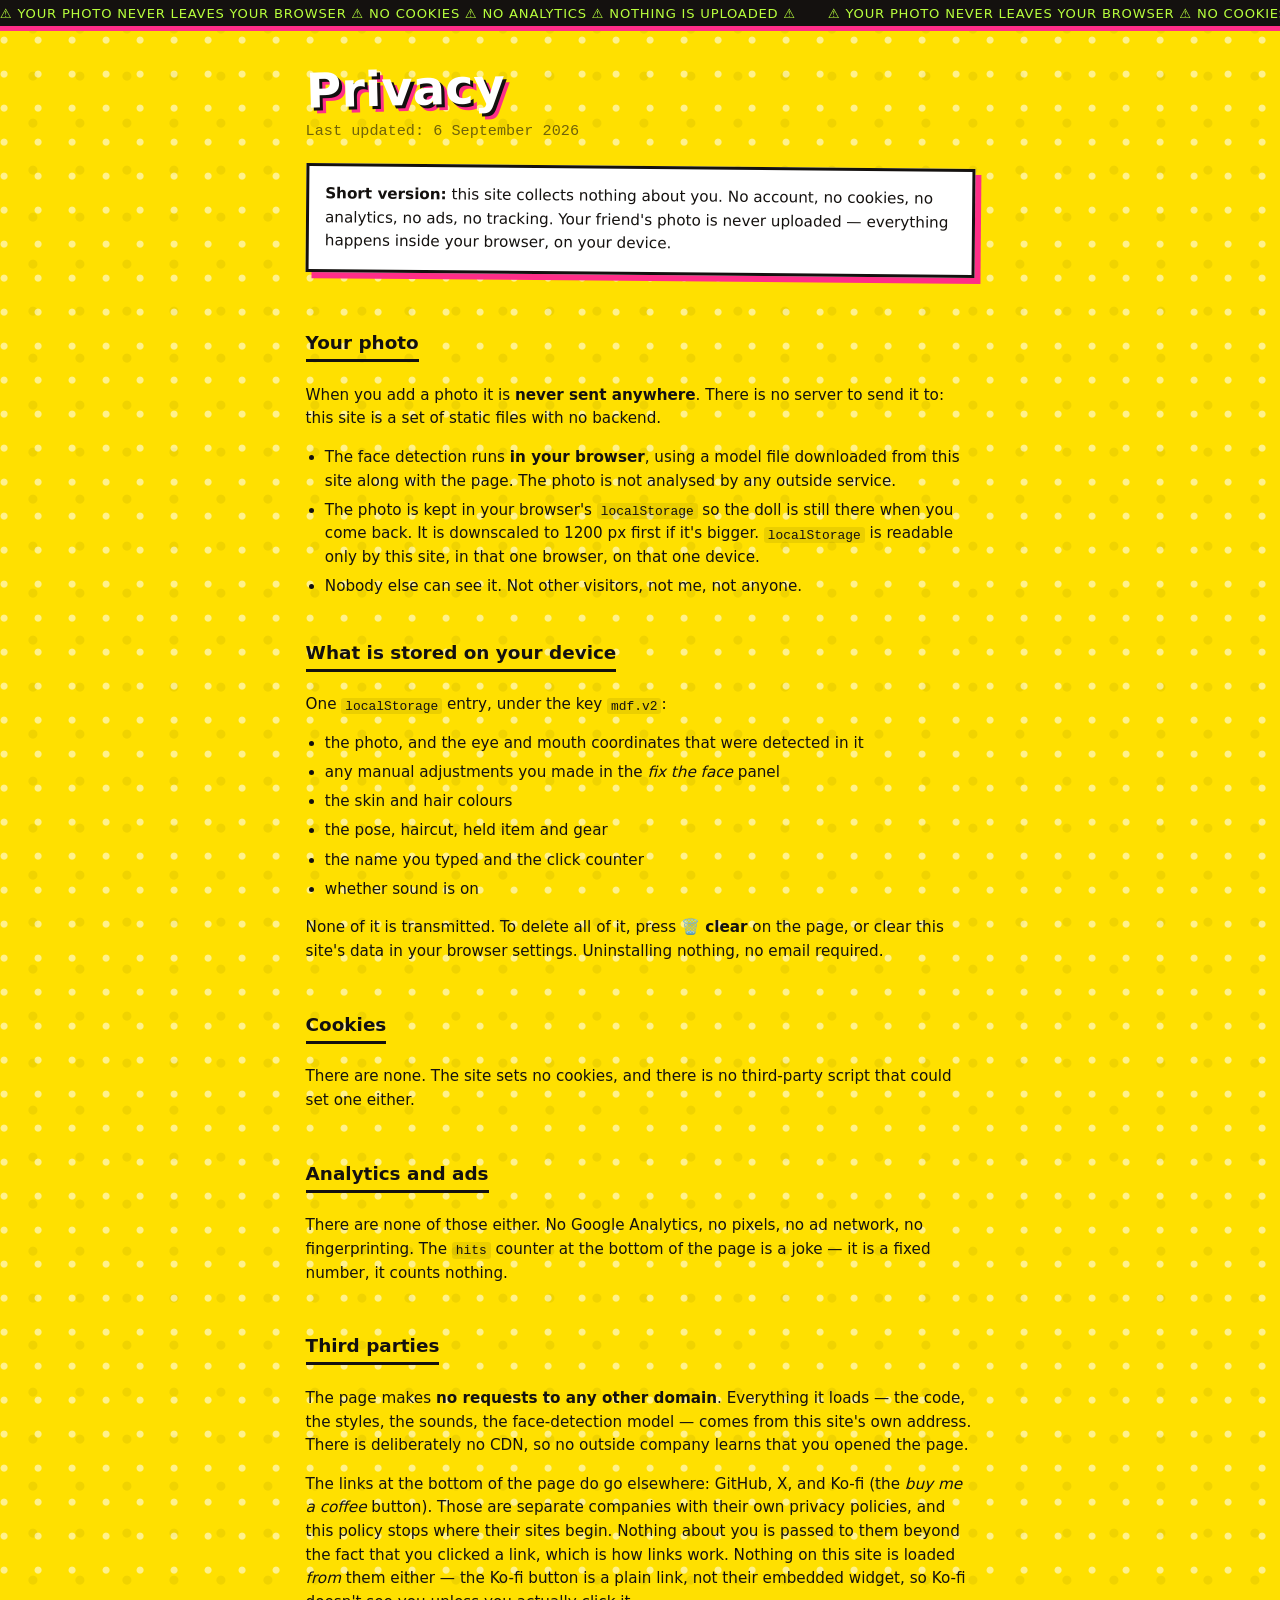
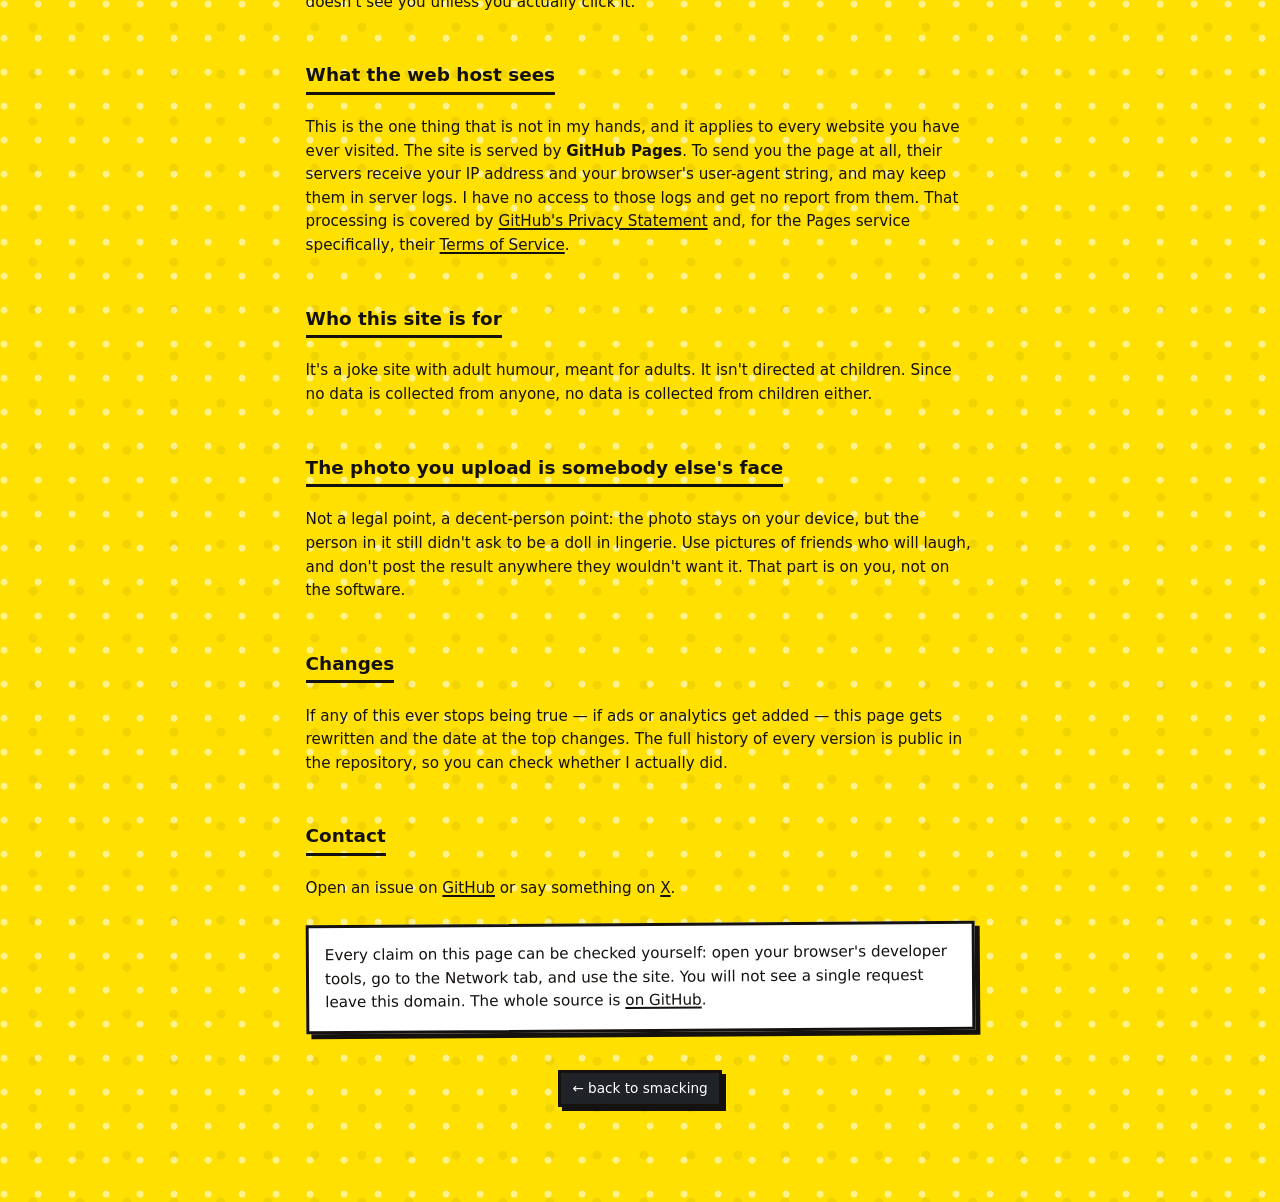
==== commit d8881c70: "Agregar el botón de Ko-fi en el pie Tercer botón al lado de GitHub y X, apuntando a ko-fi.com/richar" ====
--- a/privacy.html
+++ b/privacy.html
@@ -8,7 +8,7 @@
 <meta name="theme-color" content="#ffe000">
 <meta name="robots" content="index, follow">
 <link rel="icon" href="data:image/svg+xml,%3Csvg xmlns='http://www.w3.org/2000/svg' viewBox='0 0 32 32'%3E%3Crect width='32' height='32' fill='%23ffe000'/%3E%3Cpath d='M6 12 4 3l9 5zM26 12l2-9-9 5z' fill='%2314110f'/%3E%3Cellipse cx='16' cy='17' rx='9' ry='11' fill='%23eeb489' stroke='%2314110f' stroke-width='2'/%3E%3Cpath d='M10 15q3-3 5 0M17 15q3-3 5 0' stroke='%2314110f' stroke-width='2' fill='none' stroke-linecap='round'/%3E%3Cellipse cx='16' cy='23' rx='3.5' ry='4.5' fill='%233d0a17'/%3E%3C/svg%3E">
-<link rel="stylesheet" href="styles.css?v=19">
+<link rel="stylesheet" href="styles.css?v=20">
 </head>
 <body>
 
@@ -68,10 +68,12 @@
   <p>The page makes <b>no requests to any other domain</b>. Everything it loads — the code,
   the styles, the sounds, the face-detection model — comes from this site's own address.
   There is deliberately no CDN, so no outside company learns that you opened the page.</p>
-  <p>The links at the bottom of the page do go elsewhere (GitHub, X, and the tip link).
-  Those are separate companies with their own privacy policies, and this policy stops where
-  their sites begin. Nothing about you is passed to them beyond the fact that you clicked
-  a link, which is how links work.</p>
+  <p>The links at the bottom of the page do go elsewhere: GitHub, X, and Ko-fi (the
+  <i>buy me a coffee</i> button). Those are separate companies with their own privacy
+  policies, and this policy stops where their sites begin. Nothing about you is passed to
+  them beyond the fact that you clicked a link, which is how links work. Nothing on this
+  site is loaded <i>from</i> them either — the Ko-fi button is a plain link, not their
+  embedded widget, so Ko-fi doesn't see you unless you actually click it.</p>
 
   <h2>What the web host sees</h2>
   <p>This is the one thing that is not in my hands, and it applies to every website you have
--- a/styles.css
+++ b/styles.css
@@ -118,6 +118,40 @@
 }
 @keyframes spin{to{transform:translate(-50%,-50%) rotate(360deg)}}
 
+/* El aura: crece y se enciende con el rango. Es lo que hace que un muñeco de nivel
+   alto se vea distinto de uno recién hecho antes de leer un solo número.
+   Lleva su propio color, no el del texto: sobre el amarillo del fondo, el dorado de
+   LEGEND e IMMORTAL desaparece. Esos dos se resuelven cambiando el fondo. */
+.aura{
+  position:absolute;left:50%;top:36%;width:0;aspect-ratio:1;
+  transform:translate(-50%,-50%);border-radius:50%;
+  background:radial-gradient(circle,var(--aura,#fff) 0%,transparent 68%);
+  opacity:0;z-index:0;pointer-events:none;
+  transition:width .6s ease,opacity .6s ease;
+}
+.stage[data-rank="good"]   .aura{--aura:#4ec24e;width:62%;opacity:.16}
+.stage[data-rank="sub"]    .aura{--aura:#0fb6ff;width:78%;opacity:.24}
+.stage[data-rank="brat"]   .aura{--aura:#8a1fff;width:88%;opacity:.30}
+.stage[data-rank="pain"]   .aura{--aura:#ff1f1f;width:96%;opacity:.34}
+.stage[data-rank="fav"]    .aura{--aura:#ff0f78;width:104%;opacity:.40;animation:auraBeat 2.4s ease-in-out infinite}
+.stage[data-rank="legend"] .aura{--aura:#ffffff;width:112%;opacity:.66;animation:auraBeat 1.8s ease-in-out infinite}
+.stage[data-rank="god"]    .aura{--aura:#140f0a;width:128%;opacity:.58;animation:auraBeat 1.1s ease-in-out infinite}
+@keyframes auraBeat{0%,100%{transform:translate(-50%,-50%) scale(1)}50%{transform:translate(-50%,-50%) scale(1.09)}}
+
+/* El sol de fondo acelera con el rango, y en los dos últimos cambia de color: es lo
+   único que hace que un muñeco de nivel 100 se vea en OTRO escenario, no en el mismo
+   con un número más alto. */
+.stage[data-rank="pain"]   .sunburst{animation-duration:30s}
+.stage[data-rank="fav"]    .sunburst{animation-duration:22s}
+.stage[data-rank="legend"] .sunburst{
+  animation-duration:15s;
+  background:repeating-conic-gradient(from 0deg,rgba(255,255,255,.96) 0deg 9deg,transparent 9deg 18deg);
+}
+.stage[data-rank="god"] .sunburst{
+  animation-duration:8s;
+  background:repeating-conic-gradient(from 0deg,rgba(16,12,8,.72) 0deg 7deg,rgba(255,200,0,.5) 7deg 9deg,transparent 9deg 18deg);
+}
+
 /* ---------- cartel de nombre estilo videojuego ---------- */
 .nametag{
   position:absolute;left:0;right:0;top:0;height:8%;
@@ -127,8 +161,9 @@
 .nametag__row{display:flex;align-items:center;gap:.3rem}
 .nametag__lvl{
   font-size:.6rem;letter-spacing:.05em;color:#0e0e12;
-  background:var(--lime);border:2px solid #0e0e12;border-radius:4px;
+  background:var(--rank,var(--lime));border:2px solid #0e0e12;border-radius:4px;
   padding:.02rem .25rem;line-height:1.25;
+  transition:background .3s;
 }
 .nametag__input{
   font:inherit;font-size:clamp(1rem,4.4vw,1.45rem);line-height:1.1;
@@ -149,7 +184,20 @@
   width:30%;height:8px;background:rgba(0,0,0,.35);
   border:2px solid #0e0e12;border-radius:5px;overflow:hidden;
 }
-.nametag__bar i{display:block;height:100%;width:0;background:linear-gradient(90deg,var(--pink),#ffd93d);transition:width .25s}
+.nametag__bar i{display:block;height:100%;width:0;background:linear-gradient(90deg,var(--pink),var(--rank,#ffd93d));transition:width .25s}
+
+.nametag__rank{
+  font-size:.62rem;letter-spacing:.14em;line-height:1;
+  color:var(--rank,#fff);
+  -webkit-text-stroke:2.5px #0e0e12;paint-order:stroke fill;
+  text-shadow:0 2px 0 #0e0e12,0 3px 6px rgba(0,0,0,.4);
+  transition:color .3s;
+}
+/* de acá para arriba el rango late: es la señal de que ya no es un muñeco cualquiera */
+.stage[data-rank="fav"] .nametag__rank,
+.stage[data-rank="legend"] .nametag__rank{animation:rankPulse 1.6s ease-in-out infinite}
+.stage[data-rank="god"] .nametag__rank{animation:rankPulse .9s ease-in-out infinite}
+@keyframes rankPulse{0%,100%{transform:scale(1)}50%{transform:scale(1.13)}}
 
 /* ---------- el personaje ---------- */
 .guy{
@@ -314,6 +362,62 @@
 @keyframes headPop{0%{transform:scale(1)}40%{transform:scale(1.07) translateY(-3px)}100%{transform:scale(1)}}
 
 /* ---------- partículas ---------- */
+/* ---------- subir de nivel ---------- */
+.levelup{
+  position:absolute;left:50%;top:56%;z-index:8;
+  transform:translate(-50%,-50%) scale(.4);
+  display:flex;flex-direction:column;align-items:center;gap:.1rem;
+  pointer-events:none;opacity:0;text-align:center;width:max-content;max-width:96%;
+}
+.levelup b{
+  font-size:.72rem;letter-spacing:.22em;color:#0e0e12;
+  background:var(--rank,var(--lime));border:3px solid var(--ink);
+  padding:.08rem .5rem;box-shadow:3px 3px 0 var(--ink);
+}
+.levelup span{
+  font-size:clamp(1.5rem,7.5vw,2.4rem);line-height:1;color:#fff;
+  -webkit-text-stroke:5px var(--ink);paint-order:stroke fill;
+  text-shadow:0 4px 0 var(--ink),0 7px 14px rgba(0,0,0,.45);
+}
+.levelup.show{animation:lvlPop 1.4s cubic-bezier(.2,1.6,.4,1) forwards}
+.levelup--rank.show{animation:lvlPop 2.2s cubic-bezier(.2,1.6,.4,1) forwards}
+.levelup--rank span{font-size:clamp(1.15rem,5.6vw,1.9rem)}
+@keyframes lvlPop{
+  0%{opacity:0;transform:translate(-50%,-50%) scale(.4) rotate(-8deg)}
+  14%{opacity:1;transform:translate(-50%,-58%) scale(1.14) rotate(2deg)}
+  26%{transform:translate(-50%,-56%) scale(1) rotate(0)}
+  78%{opacity:1;transform:translate(-50%,-62%) scale(1)}
+  100%{opacity:0;transform:translate(-50%,-78%) scale(.94)}
+}
+
+/* el sacudón del escenario */
+.stage.is-levelup .guy{animation:lvlShake .62s ease-out}
+@keyframes lvlShake{
+  0%{transform:translate(0,0) rotate(0) scale(1)}
+  12%{transform:translate(0,-14px) rotate(-3deg) scale(1.06)}
+  28%{transform:translate(0,3px) rotate(2.4deg) scale(.98)}
+  46%{transform:translate(0,-7px) rotate(-1.6deg) scale(1.03)}
+  68%{transform:translate(0,1px) rotate(.8deg) scale(1)}
+  100%{transform:translate(0,0) rotate(0) scale(1)}
+}
+/* un fogonazo del color del rango sobre todo el escenario */
+.stage.is-levelup::after{
+  content:"";position:absolute;inset:0;z-index:7;pointer-events:none;
+  background:radial-gradient(circle at 50% 36%,transparent 0%,transparent 34%,var(--rank,#fff) 78%);
+  animation:lvlFlash .45s ease-out forwards;
+}
+@keyframes lvlFlash{0%{opacity:.7}100%{opacity:0}}
+
+.conf{
+  position:absolute;width:11px;height:15px;border-radius:2px;
+  animation:confFly 1.25s cubic-bezier(.15,.7,.4,1) forwards;
+}
+@keyframes confFly{
+  0%{opacity:0;transform:translate(0,0) rotate(0) scale(.4)}
+  10%{opacity:1}
+  100%{opacity:0;transform:translate(var(--px),var(--py)) rotate(var(--pr)) scale(1)}
+}
+
 .particles{position:absolute;inset:0;pointer-events:none;z-index:5;overflow:visible}
 .particles span{position:absolute;font-size:1.4rem;animation:pop 1s ease-out forwards}
 @keyframes pop{
@@ -330,6 +434,12 @@
   padding:.25rem .7rem;margin:.9rem 0 .2rem;
   font-size:.85rem;letter-spacing:.14em;transform:rotate(1deg);
 }
+.nextrank{
+  margin:.35rem 0 0;text-align:center;
+  font-size:.72rem;letter-spacing:.06em;color:#6b5f4c;
+}
+.nextrank b{color:var(--ink)}
+
 .counter b{
   background:#0a0a0a;color:#ff3ba7;
   font-family:ui-monospace,"Courier New",monospace;font-size:1.05rem;
@@ -650,6 +760,10 @@
 .foot__link--gh:hover{transform:rotate(-1.2deg) translate(-1px,-1px)}
 .foot__link--x{background:#000;transform:rotate(1.2deg)}
 .foot__link--x:hover{transform:rotate(1.2deg) translate(-1px,-1px)}
+/* el único botón del pie que pide algo: va en el rojo de Ko-fi para que se separe
+   de los otros dos, que son negros, y torcido para el otro lado */
+.foot__link--kofi{background:#ff5e5b;transform:rotate(-.9deg)}
+.foot__link--kofi:hover{transform:rotate(-.9deg) translate(-1px,-1px)}
 
 .foot__fine{font-size:.75rem;opacity:.8}
 .foot__fine a{color:inherit;text-underline-offset:2px;text-decoration-thickness:1px;text-decoration-color:rgba(107,95,76,.5)}
@@ -681,4 +795,9 @@
   .is-moan .guy,.is-moan .head,.is-moan .drop,.is-moan .whip{animation:none}
   .btn--money,.stage.is-dancing .guy,.stage.is-dancing .head,.stage.is-dancing .whip{animation:none}
   .money i{animation-duration:1s}
-}
+  .stage.is-levelup .guy{animation:none}
+  .stage.is-levelup::after{animation:none;opacity:0}
+  .conf{display:none}
+  .levelup.show,.levelup--rank.show{animation:none;opacity:1;transform:translate(-50%,-58%) scale(1)}
+  .aura,.nametag__rank{animation:none}
+}
